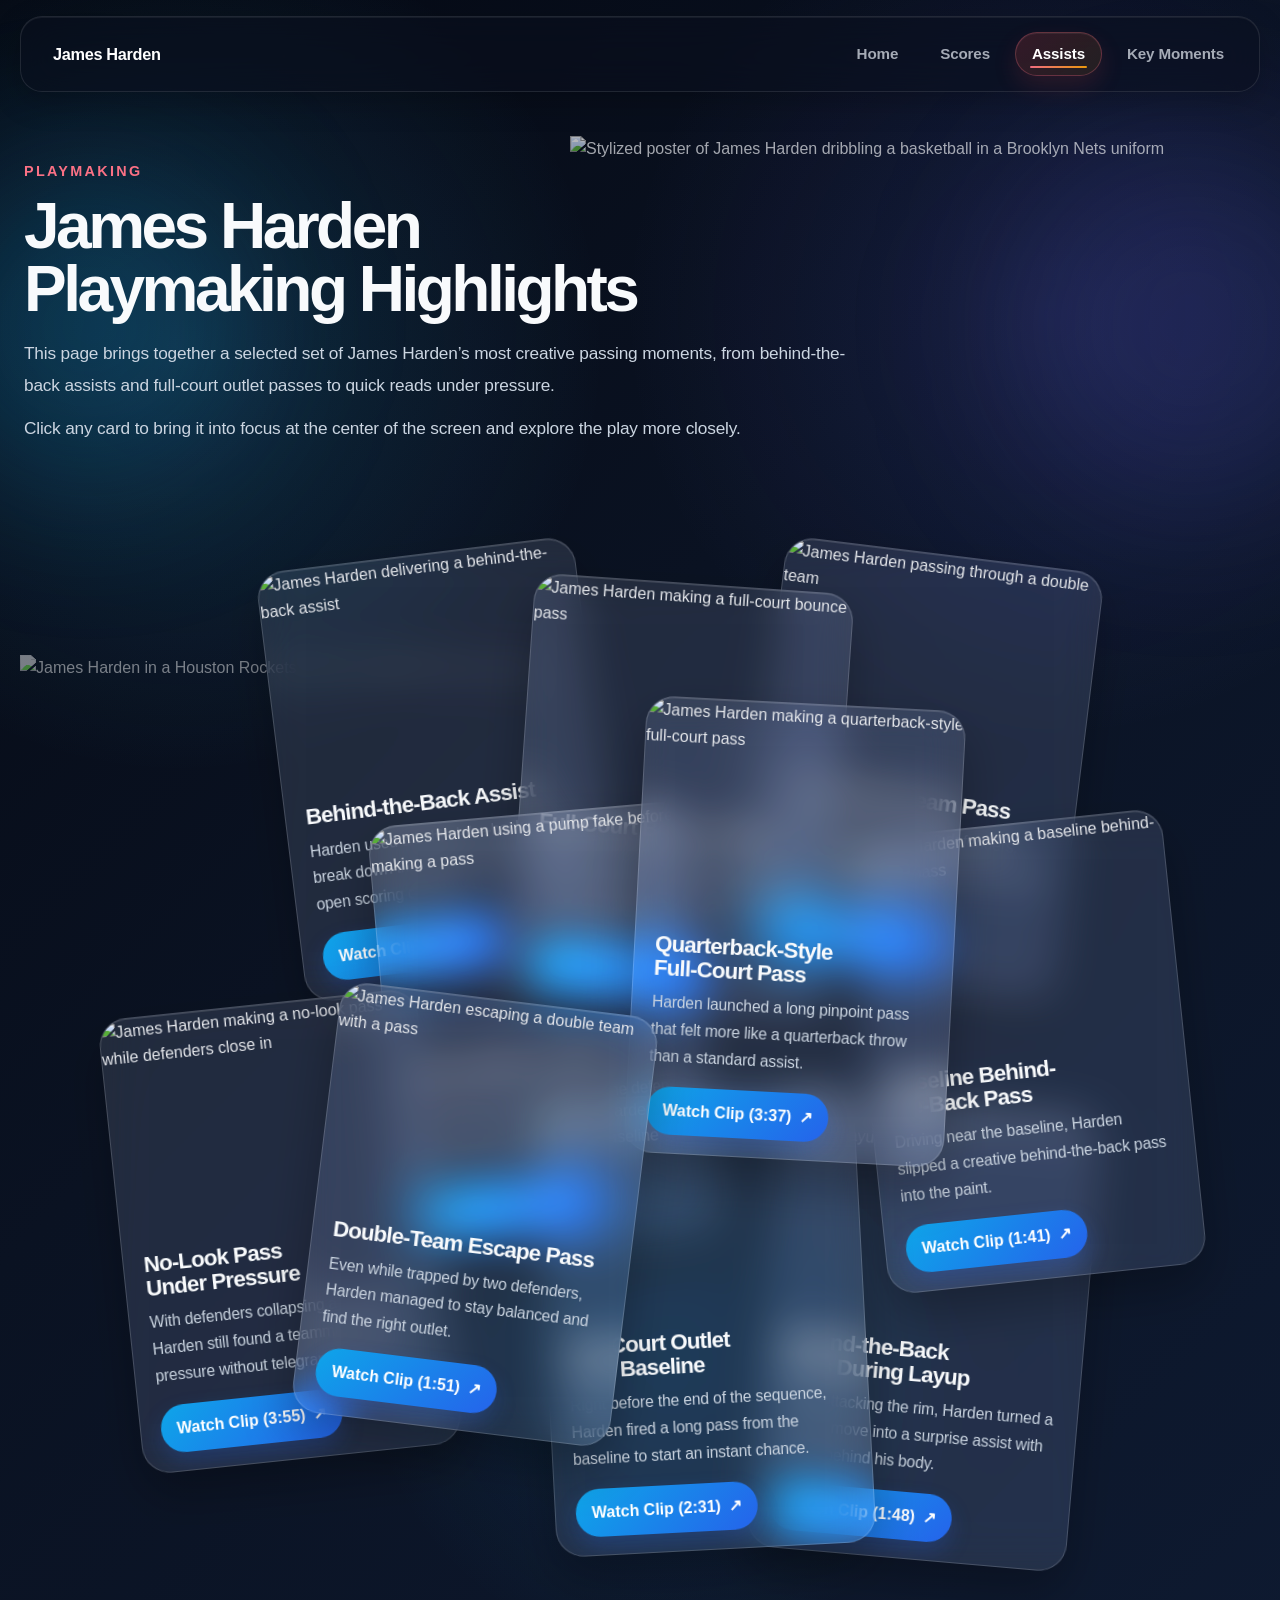
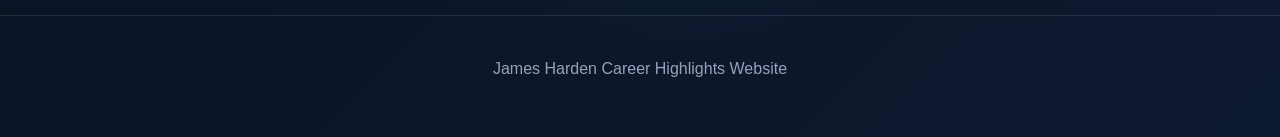
==== assists.html @ ab157b46 "Add files via upload" ====
<!DOCTYPE html>
<html lang="en">
<head>
  <meta charset="UTF-8">
  <meta name="viewport" content="width=device-width, initial-scale=1.0">
  <title>James Harden Playmaking Highlights</title>
  <link rel="stylesheet" href="css/style.css">
  <link rel="stylesheet" href="css/assists.css">
</head>
<body class="assists-page">
  <a class="skip-link" href="#main-content">Skip to main content</a>

  <header class="site-header">
    <div class="nav-wrap assists-nav-wrap">
      <a href="index.html" class="brand">James Harden</a>

      <button
        class="menu-toggle"
        id="menu-toggle"
        aria-expanded="false"
        aria-controls="primary-nav"
        aria-label="Open navigation menu"
        type="button"
      >
        Menu
      </button>

      <nav aria-label="Primary navigation">
        <ul class="nav-links" id="primary-nav">
          <li><a href="index.html">Home</a></li>
          <li><a href="scores.html">Scores</a></li>
          <li><a href="assists.html" class="active" aria-current="page">Assists</a></li>
          <li><a href="key-moments.html">Key Moments</a></li>
        </ul>
      </nav>
    </div>
  </header>

  <main id="main-content">
    <section class="assists-hero">
      <div class="assists-glow assists-glow-left" aria-hidden="true"></div>
      <div class="assists-glow assists-glow-right" aria-hidden="true"></div>
      <img
        src="img/jhAhero.jpg"
        class="hero-player"
        alt="Stylized poster of James Harden dribbling a basketball in a Brooklyn Nets uniform"
      >

      <div class="assists-hero-content">
        <p class="eyebrow">Playmaking</p>
        <h1>James Harden Playmaking Highlights</h1>
        <p class="assist-intro">
          This page brings together a selected set of James Harden’s most creative passing moments,
          from behind-the-back assists and full-court outlet passes to quick reads under pressure.
        </p>
        <p class="assist-intro">
          Click any card to bring it into focus at the center of the screen and explore the play more closely.
        </p>
      </div>
    </section>

    <section class="assists-board-section" aria-label="James Harden playmaking highlights">
      <img
        src="img/JHAhero2.jpg"
        class="assist-side-image assist-side-image-left"
        alt="James Harden in a Houston Rockets uniform celebrating during a game"
      >

      <div class="assists-board" id="assistsBoard">
        <article
          class="assist-note assist-note-1"
          tabindex="0"
          role="button"
          aria-expanded="false"
          aria-label="Open Behind-the-Back Assist card"
        >
          <img src="img/jhA1.png" alt="James Harden delivering a behind-the-back assist">
          <div class="assist-note-body">
            <h2>Behind-the-Back Assist</h2>
            <p>Harden used a behind-the-back pass to break down the defense and create an open scoring chance.</p>
            <a class="assist-link" href="https://www.youtube.com/watch?v=UKE8bmSa5lk&t=9s" target="_blank" rel="noopener noreferrer">
              Watch Clip (0:09) <span aria-hidden="true">↗</span>
            </a>
          </div>
        </article>

        <article
          class="assist-note assist-note-2"
          tabindex="0"
          role="button"
          aria-expanded="false"
          aria-label="Open Full-Court Bounce Pass card"
        >
          <img src="img/jhA2.png" alt="James Harden making a full-court bounce pass">
          <div class="assist-note-body">
            <h2>Full-Court Bounce Pass</h2>
            <p>A long bounce pass across the floor showed Harden’s accuracy, timing, and transition awareness.</p>
            <a class="assist-link" href="https://www.youtube.com/watch?v=UKE8bmSa5lk&t=17s" target="_blank" rel="noopener noreferrer">
              Watch Clip (0:17) <span aria-hidden="true">↗</span>
            </a>
          </div>
        </article>

        <article
          class="assist-note assist-note-3"
          tabindex="0"
          role="button"
          aria-expanded="false"
          aria-label="Open Split Double-Team Pass card"
        >
          <img src="img/jhA3.png" alt="James Harden passing through a double team">
          <div class="assist-note-body">
            <h2>Split Double-Team Pass</h2>
            <p>Under pressure from two defenders, Harden threaded the ball through a tight gap with perfect control.</p>
            <a class="assist-link" href="https://www.youtube.com/watch?v=UKE8bmSa5lk&t=73s" target="_blank" rel="noopener noreferrer">
              Watch Clip (1:13) <span aria-hidden="true">↗</span>
            </a>
          </div>
        </article>

        <article
          class="assist-note assist-note-4"
          tabindex="0"
          role="button"
          aria-expanded="false"
          aria-label="Open Pump Fake to Assist card"
        >
          <img src="img/jhA4.png" alt="James Harden using a pump fake before making a pass">
          <div class="assist-note-body">
            <h2>Pump Fake to Assist</h2>
            <p>A convincing shot fake drew the defense inward before Harden quickly turned the move into an assist.</p>
            <a class="assist-link" href="https://www.youtube.com/watch?v=UKE8bmSa5lk&t=111s" target="_blank" rel="noopener noreferrer">
              Watch Clip (1:51) <span aria-hidden="true">↗</span>
            </a>
          </div>
        </article>

        <article
          class="assist-note assist-note-5"
          tabindex="0"
          role="button"
          aria-expanded="false"
          aria-label="Open Quarterback-Style Full-Court Pass card"
        >
          <img src="img/jhA5.png" alt="James Harden making a quarterback-style full-court pass">
          <div class="assist-note-body">
            <h2>Quarterback-Style Full-Court Pass</h2>
            <p>Harden launched a long pinpoint pass that felt more like a quarterback throw than a standard assist.</p>
            <a class="assist-link" href="https://www.youtube.com/watch?v=UKE8bmSa5lk&t=217s" target="_blank" rel="noopener noreferrer">
              Watch Clip (3:37) <span aria-hidden="true">↗</span>
            </a>
          </div>
        </article>

        <article
          class="assist-note assist-note-6"
          tabindex="0"
          role="button"
          aria-expanded="false"
          aria-label="Open Baseline Behind-the-Back Pass card"
        >
          <img src="img/jhA6.png" alt="James Harden making a baseline behind-the-back pass">
          <div class="assist-note-body">
            <h2>Baseline Behind-the-Back Pass</h2>
            <p>Driving near the baseline, Harden slipped a creative behind-the-back pass into the paint.</p>
            <a class="assist-link" href="https://www.youtube.com/watch?v=Uwz6htGdnwg&t=101s" target="_blank" rel="noopener noreferrer">
              Watch Clip (1:41) <span aria-hidden="true">↗</span>
            </a>
          </div>
        </article>

        <article
          class="assist-note assist-note-7"
          tabindex="0"
          role="button"
          aria-expanded="false"
          aria-label="Open Double-Team Escape Pass card"
        >
          <img src="img/jhA7.png" alt="James Harden escaping a double team with a pass">
          <div class="assist-note-body">
            <h2>Double-Team Escape Pass</h2>
            <p>Even while trapped by two defenders, Harden managed to stay balanced and find the right outlet.</p>
            <a class="assist-link" href="https://www.youtube.com/watch?v=Uwz6htGdnwg&t=111s" target="_blank" rel="noopener noreferrer">
              Watch Clip (1:51) <span aria-hidden="true">↗</span>
            </a>
          </div>
        </article>

        <article
          class="assist-note assist-note-8"
          tabindex="0"
          role="button"
          aria-expanded="false"
          aria-label="Open Full-Court Outlet from Baseline card"
        >
          <img src="img/jhA8.png" alt="James Harden making a full-court pass from the baseline">
          <div class="assist-note-body">
            <h2>Full-Court Outlet from Baseline</h2>
            <p>Right before the end of the sequence, Harden fired a long pass from the baseline to start an instant chance.</p>
            <a class="assist-link" href="https://www.youtube.com/watch?v=Uwz6htGdnwg&t=151s" target="_blank" rel="noopener noreferrer">
              Watch Clip (2:31) <span aria-hidden="true">↗</span>
            </a>
          </div>
        </article>

        <article
          class="assist-note assist-note-9"
          tabindex="0"
          role="button"
          aria-expanded="false"
          aria-label="Open Behind-the-Back Pass During Layup card"
        >
          <img src="img/jhA9.png" alt="James Harden passing behind his back during a layup attempt">
          <div class="assist-note-body">
            <h2>Behind-the-Back Pass During Layup</h2>
            <p>While attacking the rim, Harden turned a scoring move into a surprise assist with a pass behind his body.</p>
            <a class="assist-link" href="https://www.youtube.com/watch?v=YEc2EE_mMIA&t=108s" target="_blank" rel="noopener noreferrer">
              Watch Clip (1:48) <span aria-hidden="true">↗</span>
            </a>
          </div>
        </article>

        <article
          class="assist-note assist-note-10"
          tabindex="0"
          role="button"
          aria-expanded="false"
          aria-label="Open No-Look Pass Under Pressure card"
        >
          <img src="img/jhA10.png" alt="James Harden making a no-look pass while defenders close in">
          <div class="assist-note-body">
            <h2>No-Look Pass Under Pressure</h2>
            <p>With defenders collapsing around him, Harden still found a teammate under pressure without telegraphing the play.</p>
            <a class="assist-link" href="https://www.youtube.com/watch?v=YEc2EE_mMIA&t=235s" target="_blank" rel="noopener noreferrer">
              Watch Clip (3:55) <span aria-hidden="true">↗</span>
            </a>
          </div>
        </article>
      </div>
    </section>
  </main>

  <footer class="footer">
    <div class="footer-inner">
      <p>James Harden Career Highlights Website</p>
    </div>
  </footer>

  <div class="assist-overlay" id="assistOverlay" aria-hidden="true"></div>

  <script>
    const menuToggle = document.getElementById('menu-toggle');
    const nav = document.getElementById('primary-nav');

    menuToggle.addEventListener('click', function () {
      const isOpen = nav.classList.toggle('open');
      menuToggle.setAttribute('aria-expanded', isOpen ? 'true' : 'false');
    });

    const overlay = document.getElementById('assistOverlay');
    const notes = document.querySelectorAll('.assist-note');
    let lastFocusedNote = null;

    function resetAssistState() {
      notes.forEach((note) => {
        note.classList.remove('is-active');
        note.setAttribute('aria-expanded', 'false');
      });
      document.body.classList.remove('assist-modal-open');
      overlay.setAttribute('aria-hidden', 'true');
    }

    function openAssistCard(note) {
      resetAssistState();
      lastFocusedNote = note;
      document.body.classList.add('assist-modal-open');
      note.classList.add('is-active');
      note.setAttribute('aria-expanded', 'true');
      overlay.setAttribute('aria-hidden', 'false');
      note.focus();
    }

    function closeAssistCards() {
      const activeNote = document.querySelector('.assist-note.is-active');
      resetAssistState();

      if (activeNote) {
        activeNote.focus();
      } else if (lastFocusedNote) {
        lastFocusedNote.focus();
      }
    }

    notes.forEach((note) => {
      note.addEventListener('click', function (e) {
        if (e.target.closest('.assist-link')) return;

        const isAlreadyActive = note.classList.contains('is-active');

        if (isAlreadyActive) {
          closeAssistCards();
        } else {
          openAssistCard(note);
        }
      });

      note.addEventListener('keydown', function (e) {
        if (e.key === 'Enter' || e.key === ' ') {
          e.preventDefault();
          const isAlreadyActive = note.classList.contains('is-active');

          if (isAlreadyActive) {
            closeAssistCards();
          } else {
            openAssistCard(note);
          }
        }
      });
    });

    overlay.addEventListener('click', closeAssistCards);

    document.addEventListener('keydown', function (e) {
      if (e.key === 'Escape') {
        closeAssistCards();
      }
    });
  </script>
</body>
</html>
---- css/style.css ----
:root {
  --bg-dark: #060913;
  --bg-dark-2: #0b1220;
  --bg-dark-3: #0f172a;
  --surface: rgba(255, 255, 255, 0.08);
  --surface-strong: rgba(255, 255, 255, 0.12);
  --border: rgba(255, 255, 255, 0.10);
  --text: #f8fafc;
  --muted: #cbd5e1;
  --accent: #ef4444;
  --accent-2: #f59e0b;
  --shadow: 0 24px 60px rgba(0, 0, 0, 0.28);
}

* {
  box-sizing: border-box;
}

html {
  scroll-behavior: smooth;
}

body {
  margin: 0;
  font-family: Inter, "SF Pro Display", "Segoe UI", Helvetica, Arial, sans-serif;
  line-height: 1.6;
  background:
    radial-gradient(circle at 16% 18%, rgba(59, 130, 246, 0.18), transparent 24%),
    radial-gradient(circle at 82% 20%, rgba(236, 72, 153, 0.14), transparent 24%),
    radial-gradient(circle at 50% 78%, rgba(245, 158, 11, 0.10), transparent 20%),
    linear-gradient(135deg, var(--bg-dark) 0%, var(--bg-dark-2) 42%, var(--bg-dark-3) 100%);
  color: var(--text);
}

img {
  max-width: 100%;
  display: block;
}

a {
  color: inherit;
  text-decoration: none;
}

.skip-link {
  position: absolute;
  left: 12px;
  top: -48px;
  background: #ffffff;
  color: #000000;
  padding: 10px 14px;
  border-radius: 8px;
  font-weight: 700;
  z-index: 999;
  border: 1px solid #d1d5db;
}

.skip-link:focus {
  top: 12px;
}

a:focus-visible,
button:focus-visible {
  outline: 3px solid var(--accent-2);
  outline-offset: 3px;
  border-radius: 8px;
}

.site-header {
  position: sticky;
  top: 16px;
  z-index: 100;
  padding: 0 20px;
  background: transparent;
  border-bottom: none;
}

.nav-wrap {
  width: 100%;
  max-width: 1600px;
  margin: 0 auto;
  min-height: 76px;
  padding: 0 18px;
  display: flex;
  align-items: center;
  justify-content: space-between;
  gap: 18px;
  background: rgba(10, 16, 30, 0.55);
  border: 1px solid rgba(255, 255, 255, 0.10);
  border-radius: 22px;
  backdrop-filter: blur(18px);
  -webkit-backdrop-filter: blur(18px);
  box-shadow:
    0 10px 30px rgba(0, 0, 0, 0.22),
    inset 0 1px 0 rgba(255, 255, 255, 0.06);
}

.brand {
  position: relative;
  display: inline-flex;
  align-items: center;
  padding: 10px 14px;
  border-radius: 14px;
  font-size: 1.02rem;
  font-weight: 800;
  letter-spacing: -0.02em;
  color: #ffffff;
  transition:
    background 0.25s ease,
    transform 0.25s ease,
    color 0.25s ease;
}

.brand:hover {
  background: rgba(255, 255, 255, 0.06);
  transform: translateY(-1px);
}

.menu-toggle {
  display: none;
  background: rgba(255, 255, 255, 0.04);
  color: var(--text);
  border: 1px solid rgba(255, 255, 255, 0.10);
  padding: 10px 14px;
  border-radius: 12px;
  cursor: pointer;
  font-weight: 700;
  transition: all 0.25s ease;
}

.menu-toggle:hover {
  background: rgba(255, 255, 255, 0.08);
  border-color: rgba(255, 255, 255, 0.18);
}

.nav-links {
  display: flex;
  align-items: center;
  gap: 8px;
  list-style: none;
  margin: 0;
  padding: 0;
}

.nav-links li {
  display: flex;
}

.nav-links a {
  position: relative;
  display: inline-flex;
  align-items: center;
  justify-content: center;
  min-height: 44px;
  padding: 0 16px;
  border-radius: 999px;
  color: rgba(226, 232, 240, 0.72);
  font-weight: 700;
  font-size: 0.95rem;
  letter-spacing: -0.01em;
  transition:
    color 0.25s ease,
    background 0.25s ease,
    border-color 0.25s ease,
    transform 0.25s ease,
    box-shadow 0.25s ease;
  border: 1px solid transparent;
}

.nav-links a:hover {
  color: #ffffff;
  background: rgba(255, 255, 255, 0.07);
  border-color: rgba(255, 255, 255, 0.10);
  transform: translateY(-1px);
  box-shadow: 0 8px 20px rgba(0, 0, 0, 0.16);
}

.nav-links a.active,
.nav-links a[aria-current="page"] {
  color: #ffffff;
  background: linear-gradient(135deg, rgba(239, 68, 68, 0.18), rgba(245, 158, 11, 0.10));
  border-color: rgba(251, 113, 133, 0.28);
  box-shadow:
    0 10px 24px rgba(239, 68, 68, 0.14),
    inset 0 1px 0 rgba(255, 255, 255, 0.06);
}

.nav-links a.active::after,
.nav-links a[aria-current="page"]::after {
  content: "";
  position: absolute;
  left: 14px;
  right: 14px;
  bottom: 7px;
  height: 2px;
  border-radius: 999px;
  background: linear-gradient(90deg, #fb7185 0%, #f59e0b 100%);
  opacity: 0.95;
}

.eyebrow {
  margin: 0 0 12px;
  font-size: 0.9rem;
  font-weight: 800;
  letter-spacing: 0.16em;
  text-transform: uppercase;
  color: #fb7185;
}

.home-hero {
  position: relative;
  width: 100%;
  min-height: 82vh;
  padding: 56px 36px 40px;
  display: grid;
  grid-template-columns: 1.35fr 0.65fr;
  gap: 20px;
  align-items: center;
  overflow: hidden;
}

.hero-glow {
  position: absolute;
  border-radius: 999px;
  filter: blur(70px);
  pointer-events: none;
}

.hero-glow-left {
  width: 280px;
  height: 280px;
  left: -80px;
  top: 120px;
  background: rgba(244, 63, 94, 0.18);
}

.hero-glow-right {
  width: 320px;
  height: 320px;
  right: -100px;
  top: 90px;
  background: rgba(59, 130, 246, 0.16);
}

.home-hero-content {
  position: relative;
  z-index: 2;
  max-width: 760px;
}

.home-hero-content h1 {
  margin: 0 0 22px;
  color: var(--text);
  font-size: clamp(3.2rem, 5.4vw, 6.2rem);
  line-height: 0.95;
  letter-spacing: -0.06em;
  font-weight: 850;
  max-width: none;
  white-space: nowrap;
}

.hero-copy {
  color: var(--muted);
  font-size: 1.12rem;
  line-height: 1.9;
  letter-spacing: -0.01em;
  margin: 0 0 14px;
  max-width: 150ch;
}

.update-note {
  display: inline-block;
  margin: 10px 0 24px;
  padding: 12px 16px;
  border: 1px solid rgba(251, 113, 133, 0.24);
  background: rgba(239, 68, 68, 0.08);
  color: #fecdd3;
  border-radius: 999px;
  font-size: 0.95rem;
  font-weight: 800;
}

.hero-actions {
  display: flex;
  gap: 14px;
  flex-wrap: wrap;
  margin-top: 10px;
}

.btn {
  display: inline-block;
  padding: 12px 18px;
  border-radius: 999px;
  font-weight: 800;
  transition: transform 0.22s ease, box-shadow 0.22s ease, background 0.22s ease;
}

.btn:hover {
  transform: translateY(-2px);
}

.btn-primary {
  background: linear-gradient(135deg, #ef4444 0%, #dc2626 100%);
  color: #ffffff;
  box-shadow: 0 10px 24px rgba(220, 38, 38, 0.24);
}

.btn-secondary {
  border: 1px solid var(--border);
  color: var(--text);
  background: rgba(255, 255, 255, 0.08);
  backdrop-filter: blur(12px);
}

.home-hero-visual {
  position: relative;
  min-height: 620px;
  z-index: 2;
  display: flex;
  justify-content: flex-end;
  align-items: center;
}

.hero-main-image {
  width: 100%;
  max-width: 500px;
  margin-left: auto;
  background: rgba(255, 255, 255, 0.08);
  border: 1px solid var(--border);
  border-radius: 30px;
  padding: 16px;
  box-shadow: var(--shadow);
  backdrop-filter: blur(14px);
}

.hero-main-image img {
  width: 100%;
  aspect-ratio: 4 / 5;
  object-fit: cover;
  border-radius: 22px;
}

.journey-section {
  width: 100%;
  padding: 56px 36px 72px;
}

.section-heading {
  margin-bottom: 36px;
  max-width: 760px;
}

.section-heading h2 {
  margin: 0 0 10px;
  font-size: clamp(2rem, 3vw, 3.2rem);
  line-height: 1.02;
  letter-spacing: -0.04em;
  color: var(--text);
}

.section-intro {
  margin: 0;
  color: var(--muted);
  font-size: 1.05rem;
  line-height: 1.8;
  max-width: 72ch;
}

.zigzag-timeline {
  position: relative;
  width: 100%;
  display: flex;
  flex-direction: column;
  gap: 46px;
  padding: 16px 0 10px;
}

.zigzag-timeline::before {
  content: "";
  position: absolute;
  top: 0;
  bottom: 0;
  left: 50%;
  width: 4px;
  transform: translateX(-50%);
  background: linear-gradient(
    180deg,
    rgba(251, 113, 133, 0.55) 0%,
    rgba(59, 130, 246, 0.45) 100%
  );
  border-radius: 999px;
  box-shadow: 0 0 20px rgba(59, 130, 246, 0.18);
}

.timeline-step {
  position: relative;
  width: 50%;
  display: flex;
}

.timeline-step.left {
  justify-content: flex-end;
  padding-right: 46px;
}

.timeline-step.right {
  margin-left: 50%;
  padding-left: 46px;
}

.timeline-step::before {
  content: "";
  position: absolute;
  top: 30px;
  width: 18px;
  height: 18px;
  border-radius: 50%;
  background: #fb7185;
  border: 4px solid #fff;
  box-shadow: 0 0 0 5px rgba(251, 113, 133, 0.18);
  z-index: 2;
}

.timeline-step.left::before {
  right: -9px;
}

.timeline-step.right::before {
  left: -9px;
}

.timeline-card {
  width: min(100%, 620px);
  background: rgba(255, 255, 255, 0.08);
  border: 1px solid var(--border);
  border-radius: 28px;
  padding: 22px;
  backdrop-filter: blur(14px);
  box-shadow: var(--shadow);
  transition: transform 0.28s ease, box-shadow 0.28s ease, border-color 0.28s ease;
}

.timeline-card:hover {
  transform: translateY(-8px);
  box-shadow: 0 28px 70px rgba(0, 0, 0, 0.28);
  border-color: rgba(251, 113, 133, 0.18);
}

.timeline-year {
  display: inline-block;
  margin-bottom: 14px;
  padding: 6px 12px;
  border-radius: 999px;
  background: rgba(244, 63, 94, 0.14);
  color: #fb7185;
  font-size: 0.88rem;
  font-weight: 800;
}

.timeline-card img {
  width: 100%;
  aspect-ratio: 16 / 10;
  object-fit: cover;
  object-position: center;
  border-radius: 18px;
  margin-bottom: 16px;
}

.timeline-card img.okc-img {
  object-position: top center;
}

.timeline-card img.rocket-img {
  object-position: top center;
}

.timeline-card h3 {
  margin: 0 0 10px;
  font-size: 1.55rem;
  line-height: 1.08;
  letter-spacing: -0.03em;
  color: var(--text);
}

.timeline-card p {
  margin: 0;
  color: var(--muted);
  line-height: 1.75;
  font-size: 0.98rem;
}

.home-banner {
  position: relative;
  width: 100%;
  height: 42vh;
  overflow: hidden;
  margin: 0;
}

.home-banner img {
  width: 100%;
  height: 100%;
  object-fit: cover;
  opacity: 0.22;
  filter: saturate(0.9);
}

.home-banner-overlay {
  position: absolute;
  inset: 0;
  background: linear-gradient(
    180deg,
    rgba(6, 9, 19, 0.2) 0%,
    rgba(6, 9, 19, 0.7) 100%
  );
}

.closing-section {
  width: 100%;
  padding: 36px;
}

.closing-card {
  width: 100%;
  background: linear-gradient(135deg, rgba(244, 63, 94, 0.12), rgba(59, 130, 246, 0.08));
  border: 1px solid rgba(255, 255, 255, 0.08);
  border-radius: 30px;
  padding: 28px;
  box-shadow: var(--shadow);
  backdrop-filter: blur(12px);
}

.closing-card p {
  margin: 0;
  color: #e2e8f0;
  font-size: 1.04rem;
  line-height: 1.85;
}

.footer {
  border-top: 1px solid var(--border);
  padding: 24px 36px 40px;
  color: #94a3b8;
}

.footer-inner {
  width: 100%;
  margin: 0;
  text-align: center;
}

@media (max-width: 1100px) {
  .journey-section,
  .closing-section,
  .footer {
    padding-left: 24px;
    padding-right: 24px;
  }

  .site-header {
    padding: 0 16px;
    top: 12px;
  }

  .nav-wrap {
    padding: 0 14px;
  }

  .home-hero {
    padding: 48px 24px 24px;
    grid-template-columns: 1fr;
    gap: 28px;
  }

  .home-hero-content {
    max-width: 100%;
  }

  .home-hero-content h1 {
    white-space: normal;
  }

  .home-hero-visual {
    min-height: auto;
    justify-content: flex-start;
  }

  .hero-main-image {
    margin: 0;
    max-width: 100%;
  }
}

@media (max-width: 900px) {
  .zigzag-timeline::before {
    left: 18px;
    transform: none;
  }

  .timeline-step {
    width: 100%;
    margin-left: 0 !important;
    padding-left: 52px !important;
    padding-right: 0 !important;
    justify-content: flex-start;
  }

  .timeline-step::before {
    left: 9px !important;
    right: auto !important;
  }

  .timeline-card {
    width: 100%;
  }
}

@media (max-width: 720px) {
  .menu-toggle {
    display: inline-flex;
    align-items: center;
    justify-content: center;
  }

  .site-header {
    top: 10px;
    padding: 0 12px;
  }

  .nav-wrap {
    min-height: 68px;
    padding: 0 12px;
    border-radius: 18px;
  }

  .nav-links {
    position: absolute;
    right: 12px;
    top: calc(100% + 10px);
    width: min(280px, calc(100vw - 24px));
    background: rgba(8, 13, 24, 0.96);
    border: 1px solid rgba(255, 255, 255, 0.10);
    border-radius: 18px;
    padding: 10px;
    display: none;
    flex-direction: column;
    align-items: stretch;
    box-shadow:
      0 18px 40px rgba(0, 0, 0, 0.28),
      inset 0 1px 0 rgba(255, 255, 255, 0.05);
    backdrop-filter: blur(18px);
    -webkit-backdrop-filter: blur(18px);
  }

  .nav-links.open {
    display: flex;
  }

  .nav-links li {
    width: 100%;
  }

  .nav-links a {
    width: 100%;
    justify-content: flex-start;
    border-radius: 14px;
    padding: 12px 14px;
    min-height: unset;
  }

  .nav-links a.active::after,
  .nav-links a[aria-current="page"]::after {
    left: 14px;
    right: auto;
    width: 36px;
    bottom: 8px;
  }

  .journey-section,
  .closing-section,
  .footer {
    padding-left: 16px;
    padding-right: 16px;
  }

  .home-hero {
    padding: 36px 16px 20px;
  }

  .home-hero-content h1 {
    font-size: 2.6rem;
    max-width: 100%;
    white-space: normal;
  }

  .hero-copy,
  .section-intro,
  .closing-card p {
    font-size: 1rem;
  }

  .home-banner {
    height: 30vh;
  }
}
---- css/assists.css ----
.assists-page {
  background:
    radial-gradient(circle at 14% 20%, rgba(56, 189, 248, 0.16), transparent 24%),
    radial-gradient(circle at 82% 18%, rgba(99, 102, 241, 0.14), transparent 24%),
    radial-gradient(circle at 52% 78%, rgba(14, 165, 233, 0.10), transparent 20%),
    linear-gradient(135deg, #050913 0%, #0a1222 42%, #0e1a31 100%);
  min-height: 100vh;
  color: #e5e7eb;
  font-family: Inter, "SF Pro Display", "Segoe UI", Helvetica, Arial, sans-serif;
}

.assists-nav-wrap {
  max-width: 1600px;
}

.assists-hero {
  position: relative;
  width: 100%;
  min-height: 34vh;
  padding: 92px 36px 18px;
  overflow: visible;
}

.assists-glow {
  position: absolute;
  border-radius: 999px;
  filter: blur(80px);
  pointer-events: none;
}

.assists-glow-left {
  width: 320px;
  height: 320px;
  left: -70px;
  top: 90px;
  background: rgba(14, 165, 233, 0.18);
}

.assists-glow-right {
  width: 360px;
  height: 360px;
  right: -90px;
  top: 70px;
  background: rgba(99, 102, 241, 0.16);
}

.assists-hero-content {
  position: relative;
  z-index: 2;
  max-width: 980px;
}

.assists-hero-content h1 {
  margin: 0 0 18px;
  color: #f8fafc;
  font-size: clamp(3rem, 5vw, 5.8rem);
  line-height: 0.98;
  letter-spacing: -0.055em;
  font-weight: 850;
  text-wrap: balance;
}

.assist-intro {
  margin: 0 0 12px;
  max-width: 88ch;
  color: #cbd5e1;
  font-size: 1.08rem;
  line-height: 1.82;
  letter-spacing: -0.01em;
}

.assists-board-section {
  position: relative;
  width: 100%;
  min-height: 1200px;
  padding: 8px 36px 110px;
}

.assist-overlay {
  position: fixed;
  inset: 0;
  background: rgba(4, 8, 18, 0.28);
  backdrop-filter: blur(10px);
  -webkit-backdrop-filter: blur(10px);
  opacity: 0;
  pointer-events: none;
  transition: opacity 0.28s ease;
  z-index: 200;
}

body.assist-modal-open .assist-overlay {
  opacity: 1;
  pointer-events: auto;
}

.assists-board {
  position: relative;
  width: 100%;
  height: 980px;
}

.assist-note {
  position: absolute;
  width: 360px;
  background: rgba(255, 255, 255, 0.10);
  border: 1px solid rgba(255, 255, 255, 0.16);
  border-radius: 28px;
  overflow: hidden;
  box-shadow:
    0 22px 50px rgba(0, 0, 0, 0.28),
    inset 0 1px 0 rgba(255, 255, 255, 0.12);
  backdrop-filter: blur(22px) saturate(140%);
  -webkit-backdrop-filter: blur(22px) saturate(140%);
  transform: translate(var(--tx), var(--ty)) rotate(var(--rot)) scale(1);
  transform-origin: center center;
  transition:
    transform 0.32s ease,
    box-shadow 0.32s ease,
    border-color 0.32s ease,
    background 0.32s ease,
    opacity 0.32s ease;
  z-index: var(--z, 1);
  cursor: pointer;
}

.assist-note img {
  width: 100%;
  height: 235px;
  object-fit: cover;
  display: block;
  transition: transform 0.32s ease;
}

.assist-note-body {
  padding: 20px 20px 18px;
}

.assist-note h2 {
  margin: 0 0 10px;
  color: #f8fafc;
  font-size: 1.55rem;
  line-height: 1.05;
  letter-spacing: -0.04em;
  font-weight: 800;
  text-wrap: balance;
}

.assist-note p {
  margin: 0 0 16px;
  color: #cbd5e1;
  line-height: 1.72;
  font-size: 0.98rem;
  letter-spacing: -0.01em;
}

.assist-link {
  display: inline-flex;
  align-items: center;
  gap: 8px;
  background: linear-gradient(135deg, #0ea5e9 0%, #2563eb 100%);
  color: #ffffff;
  padding: 11px 16px;
  border-radius: 999px;
  font-weight: 800;
  box-shadow: 0 10px 22px rgba(37, 99, 235, 0.24);
  transition: transform 0.22s ease, box-shadow 0.22s ease, opacity 0.22s ease;
}

.assist-link:hover {
  transform: translateY(-2px);
  box-shadow: 0 15px 30px rgba(37, 99, 235, 0.32);
  opacity: 0.98;
}

.assist-link:focus-visible {
  outline: 3px solid #38bdf8;
  outline-offset: 3px;
}

.assist-note-1 {
  left: 50%;
  top: 70px;
  --tx: -500px;
  --ty: 0px;
  --rot: -7deg;
  --z: 3;
}

.assist-note-2 {
  left: 50%;
  top: 95px;
  --tx: -170px;
  --ty: 5px;
  --rot: 4deg;
  --z: 4;
}

.assist-note-3 {
  left: 50%;
  top: 70px;
  --tx: 180px;
  --ty: 0px;
  --rot: 7deg;
  --z: 3;
}

.assist-note-4 {
  left: 50%;
  top: 330px;
  --tx: -420px;
  --ty: 0px;
  --rot: -5deg;
  --z: 5;
}

.assist-note-5 {
  left: 50%;
  top: 210px;
  --tx: -20px;
  --ty: 10px;
  --rot: 3deg;
  --z: 9;
}
.assist-note-6 {
  left: 50%;
  top: 340px;
  --tx: 330px;
  --ty: 0px;
  --rot: -6deg;
  --z: 5;
}
.assist-note-7 {
  left: 50%;
  top: 515px;
  --tx: -380px;
  --ty: 0px;
  --rot: 7deg;
  --z: 12;
}

.assist-note-8 {
  left: 50%;
  top: 620px;
  --tx: 10px;
  --ty: -10px;
  --rot: -3deg;
  --z: 8;
}

.assist-note-9 {
  left: 50%;
  top: 620px;
  --tx: 360px;
  --ty: 0px;
  --rot: 5deg;
  --z: 4;
}
.assist-note-10 {
  left: 50%;
  top: 520px;
  --tx: -520px;   /* ⭐ 往左拉 */
  --ty: 0px;
  --rot: -6deg;   /* ⭐ 稍微有点角度更自然 */
  --z: 6;
}

.assist-note.is-active {
  position: fixed;
  left: 50%;
  top: 50%;
  width: min(460px, calc(100vw - 32px));
  transform: translate(-50%, -50%) scale(1.08) rotate(0deg) !important;
  z-index: 9999;
  background: rgba(255, 255, 255, 0.16);
  border-color: rgba(125, 211, 252, 0.42);
  box-shadow:
    0 42px 90px rgba(0, 0, 0, 0.55),
    inset 0 1px 0 rgba(255, 255, 255, 0.20);
}

.assist-note.is-active img {
  height: 280px;
  transform: scale(1.05);
}

body.assist-modal-open .assists-board .assist-note:not(.is-active) {
  pointer-events: none;
}

.hero-player {
  position: absolute;
  right: 10px;
  top: 60px;

  width: 700px;
  height: 1300px;

  opacity: 0.7;
  filter: brightness(1);

  mix-blend-mode: lighten;

  pointer-events: none;
  z-index: 1;
}

.assist-side-image-left {
  position: absolute;
  left: 20px;
  top: 180px;
  width: 1200px;
  height: auto;

  opacity: 0.45;
  filter: brightness(1.5);

  pointer-events: none;
  z-index: 1;
}

@media (max-width: 1280px) {
  .assists-hero {
    padding: 84px 24px 18px;
  }

  .assists-board-section {
    padding: 8px 24px 90px;
    min-height: 1140px;
  }

  .assists-board {
    height: 920px;
  }

  .assist-note {
    width: 320px;
  }

  .assist-note img {
    height: 215px;
  }

  .assist-note h2 {
    font-size: 1.4rem;
  }

  .assist-note-1 { --tx: -360px; }
  .assist-note-2 { --tx: -120px; }
  .assist-note-3 { --tx: 120px; }
  .assist-note-4 { --tx: -255px; }
  .assist-note-5 { --tx: -5px; }
  .assist-note-6 { --tx: 225px; }
  .assist-note-7 { --tx: -325px; }
  .assist-note-8 { --tx: -95px; }
  .assist-note-9 { --tx: 125px; }

  .assist-note.is-active {
    width: min(430px, calc(100vw - 28px));
  }

  .assist-note.is-active img {
    height: 255px;
  }
}

@media (max-width: 900px) {
  .assists-hero {
    padding: 76px 20px 20px;
    min-height: auto;
  }

  .assists-hero-content h1 {
    font-size: 3.2rem;
  }

  .assists-board-section {
    padding: 8px 20px 70px;
    min-height: auto;
  }

  .assist-overlay {
    display: none;
  }

  .assists-board {
    height: auto;
    display: grid;
    grid-template-columns: 1fr 1fr;
    gap: 22px;
  }

  .assist-note {
    position: relative;
    left: auto !important;
    top: auto !important;
    width: 100%;
    transform: none !important;
  }

  .assist-note.is-active {
    position: relative;
    left: auto;
    top: auto;
    width: 100%;
    transform: translateY(-10px) scale(1.02) !important;
  }

  .assist-note.is-active img {
    height: 215px;
  }

  body.assist-modal-open .assists-board .assist-note:not(.is-active) {
    pointer-events: auto;
  }
}

@media (max-width: 720px) {
  .assists-hero {
    padding: 68px 16px 18px;
  }

  .assists-hero-content h1 {
    font-size: 2.45rem;
  }

  .assist-intro {
    font-size: 1rem;
    line-height: 1.75;
  }

  .assists-board-section {
    padding: 8px 16px 56px;
  }

  .assists-board {
    grid-template-columns: 1fr;
    gap: 18px;
  }

  .assist-note h2 {
    font-size: 1.3rem;
  }

  .assist-note img {
    height: 205px;
  }

  .assist-note.is-active {
    transform: translateY(-8px) scale(1.01) !important;
  }
}

@media (prefers-reduced-motion: reduce) {
  .assist-overlay,
  .assist-note,
  .assist-note img,
  .assist-link {
    transition: none;
  }
}
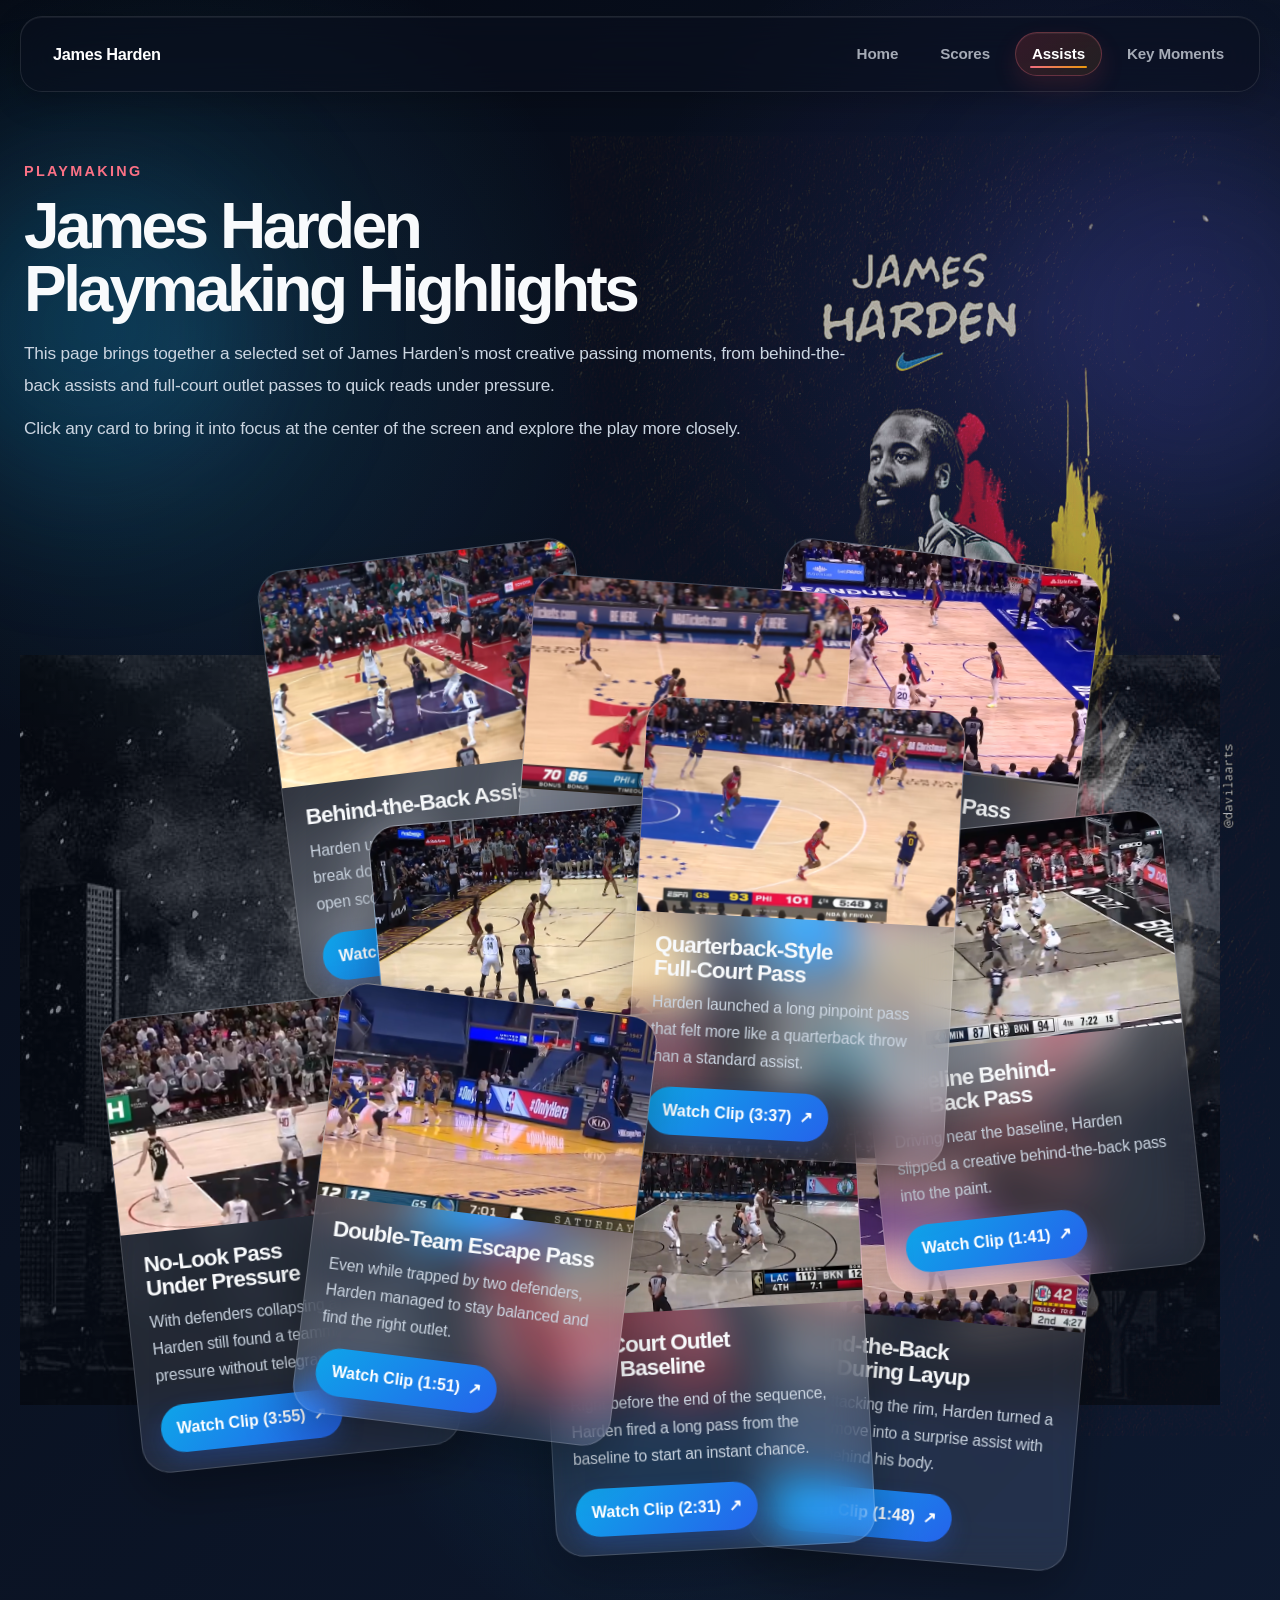
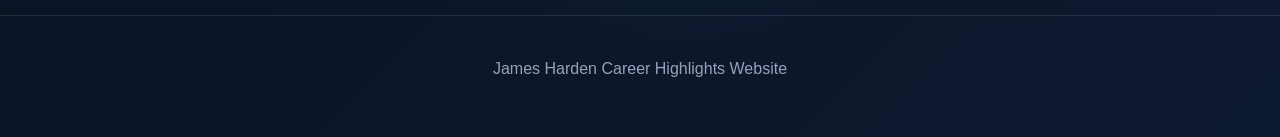
==== commit 82b435af: "Add files via upload" ====
--- a/assists.html
+++ b/assists.html
@@ -40,8 +40,8 @@
     <section class="assists-hero">
       <div class="assists-glow assists-glow-left" aria-hidden="true"></div>
       <div class="assists-glow assists-glow-right" aria-hidden="true"></div>
-      <img
-        src="img/jhAhero.jpg"
+      <IMG
+        src="IMG/jhAhero.jpg"
         class="hero-player"
         alt="Stylized poster of James Harden dribbling a basketball in a Brooklyn Nets uniform"
       >
@@ -60,8 +60,8 @@
     </section>
 
     <section class="assists-board-section" aria-label="James Harden playmaking highlights">
-      <img
-        src="img/JHAhero2.jpg"
+      <IMG
+        src="IMG/JHAhero2.jpg"
         class="assist-side-image assist-side-image-left"
         alt="James Harden in a Houston Rockets uniform celebrating during a game"
       >
@@ -74,7 +74,7 @@
           aria-expanded="false"
           aria-label="Open Behind-the-Back Assist card"
         >
-          <img src="img/jhA1.png" alt="James Harden delivering a behind-the-back assist">
+          <IMG src="IMG/jhA1.png" alt="James Harden delivering a behind-the-back assist">
           <div class="assist-note-body">
             <h2>Behind-the-Back Assist</h2>
             <p>Harden used a behind-the-back pass to break down the defense and create an open scoring chance.</p>
@@ -91,7 +91,7 @@
           aria-expanded="false"
           aria-label="Open Full-Court Bounce Pass card"
         >
-          <img src="img/jhA2.png" alt="James Harden making a full-court bounce pass">
+          <IMG src="IMG/jhA2.png" alt="James Harden making a full-court bounce pass">
           <div class="assist-note-body">
             <h2>Full-Court Bounce Pass</h2>
             <p>A long bounce pass across the floor showed Harden’s accuracy, timing, and transition awareness.</p>
@@ -108,7 +108,7 @@
           aria-expanded="false"
           aria-label="Open Split Double-Team Pass card"
         >
-          <img src="img/jhA3.png" alt="James Harden passing through a double team">
+          <IMG src="IMG/jhA3.png" alt="James Harden passing through a double team">
           <div class="assist-note-body">
             <h2>Split Double-Team Pass</h2>
             <p>Under pressure from two defenders, Harden threaded the ball through a tight gap with perfect control.</p>
@@ -125,7 +125,7 @@
           aria-expanded="false"
           aria-label="Open Pump Fake to Assist card"
         >
-          <img src="img/jhA4.png" alt="James Harden using a pump fake before making a pass">
+          <IMG src="IMG/jhA4.png" alt="James Harden using a pump fake before making a pass">
           <div class="assist-note-body">
             <h2>Pump Fake to Assist</h2>
             <p>A convincing shot fake drew the defense inward before Harden quickly turned the move into an assist.</p>
@@ -142,7 +142,7 @@
           aria-expanded="false"
           aria-label="Open Quarterback-Style Full-Court Pass card"
         >
-          <img src="img/jhA5.png" alt="James Harden making a quarterback-style full-court pass">
+          <IMG src="IMG/jhA5.png" alt="James Harden making a quarterback-style full-court pass">
           <div class="assist-note-body">
             <h2>Quarterback-Style Full-Court Pass</h2>
             <p>Harden launched a long pinpoint pass that felt more like a quarterback throw than a standard assist.</p>
@@ -159,7 +159,7 @@
           aria-expanded="false"
           aria-label="Open Baseline Behind-the-Back Pass card"
         >
-          <img src="img/jhA6.png" alt="James Harden making a baseline behind-the-back pass">
+          <IMG src="IMG/jhA6.png" alt="James Harden making a baseline behind-the-back pass">
           <div class="assist-note-body">
             <h2>Baseline Behind-the-Back Pass</h2>
             <p>Driving near the baseline, Harden slipped a creative behind-the-back pass into the paint.</p>
@@ -176,7 +176,7 @@
           aria-expanded="false"
           aria-label="Open Double-Team Escape Pass card"
         >
-          <img src="img/jhA7.png" alt="James Harden escaping a double team with a pass">
+          <IMG src="IMG/jhA7.png" alt="James Harden escaping a double team with a pass">
           <div class="assist-note-body">
             <h2>Double-Team Escape Pass</h2>
             <p>Even while trapped by two defenders, Harden managed to stay balanced and find the right outlet.</p>
@@ -193,7 +193,7 @@
           aria-expanded="false"
           aria-label="Open Full-Court Outlet from Baseline card"
         >
-          <img src="img/jhA8.png" alt="James Harden making a full-court pass from the baseline">
+          <IMG src="IMG/jhA8.png" alt="James Harden making a full-court pass from the baseline">
           <div class="assist-note-body">
             <h2>Full-Court Outlet from Baseline</h2>
             <p>Right before the end of the sequence, Harden fired a long pass from the baseline to start an instant chance.</p>
@@ -210,7 +210,7 @@
           aria-expanded="false"
           aria-label="Open Behind-the-Back Pass During Layup card"
         >
-          <img src="img/jhA9.png" alt="James Harden passing behind his back during a layup attempt">
+          <IMG src="IMG/jhA9.png" alt="James Harden passing behind his back during a layup attempt">
           <div class="assist-note-body">
             <h2>Behind-the-Back Pass During Layup</h2>
             <p>While attacking the rim, Harden turned a scoring move into a surprise assist with a pass behind his body.</p>
@@ -227,7 +227,7 @@
           aria-expanded="false"
           aria-label="Open No-Look Pass Under Pressure card"
         >
-          <img src="img/jhA10.png" alt="James Harden making a no-look pass while defenders close in">
+          <IMG src="IMG/jhA10.png" alt="James Harden making a no-look pass while defenders close in">
           <div class="assist-note-body">
             <h2>No-Look Pass Under Pressure</h2>
             <p>With defenders collapsing around him, Harden still found a teammate under pressure without telegraphing the play.</p>
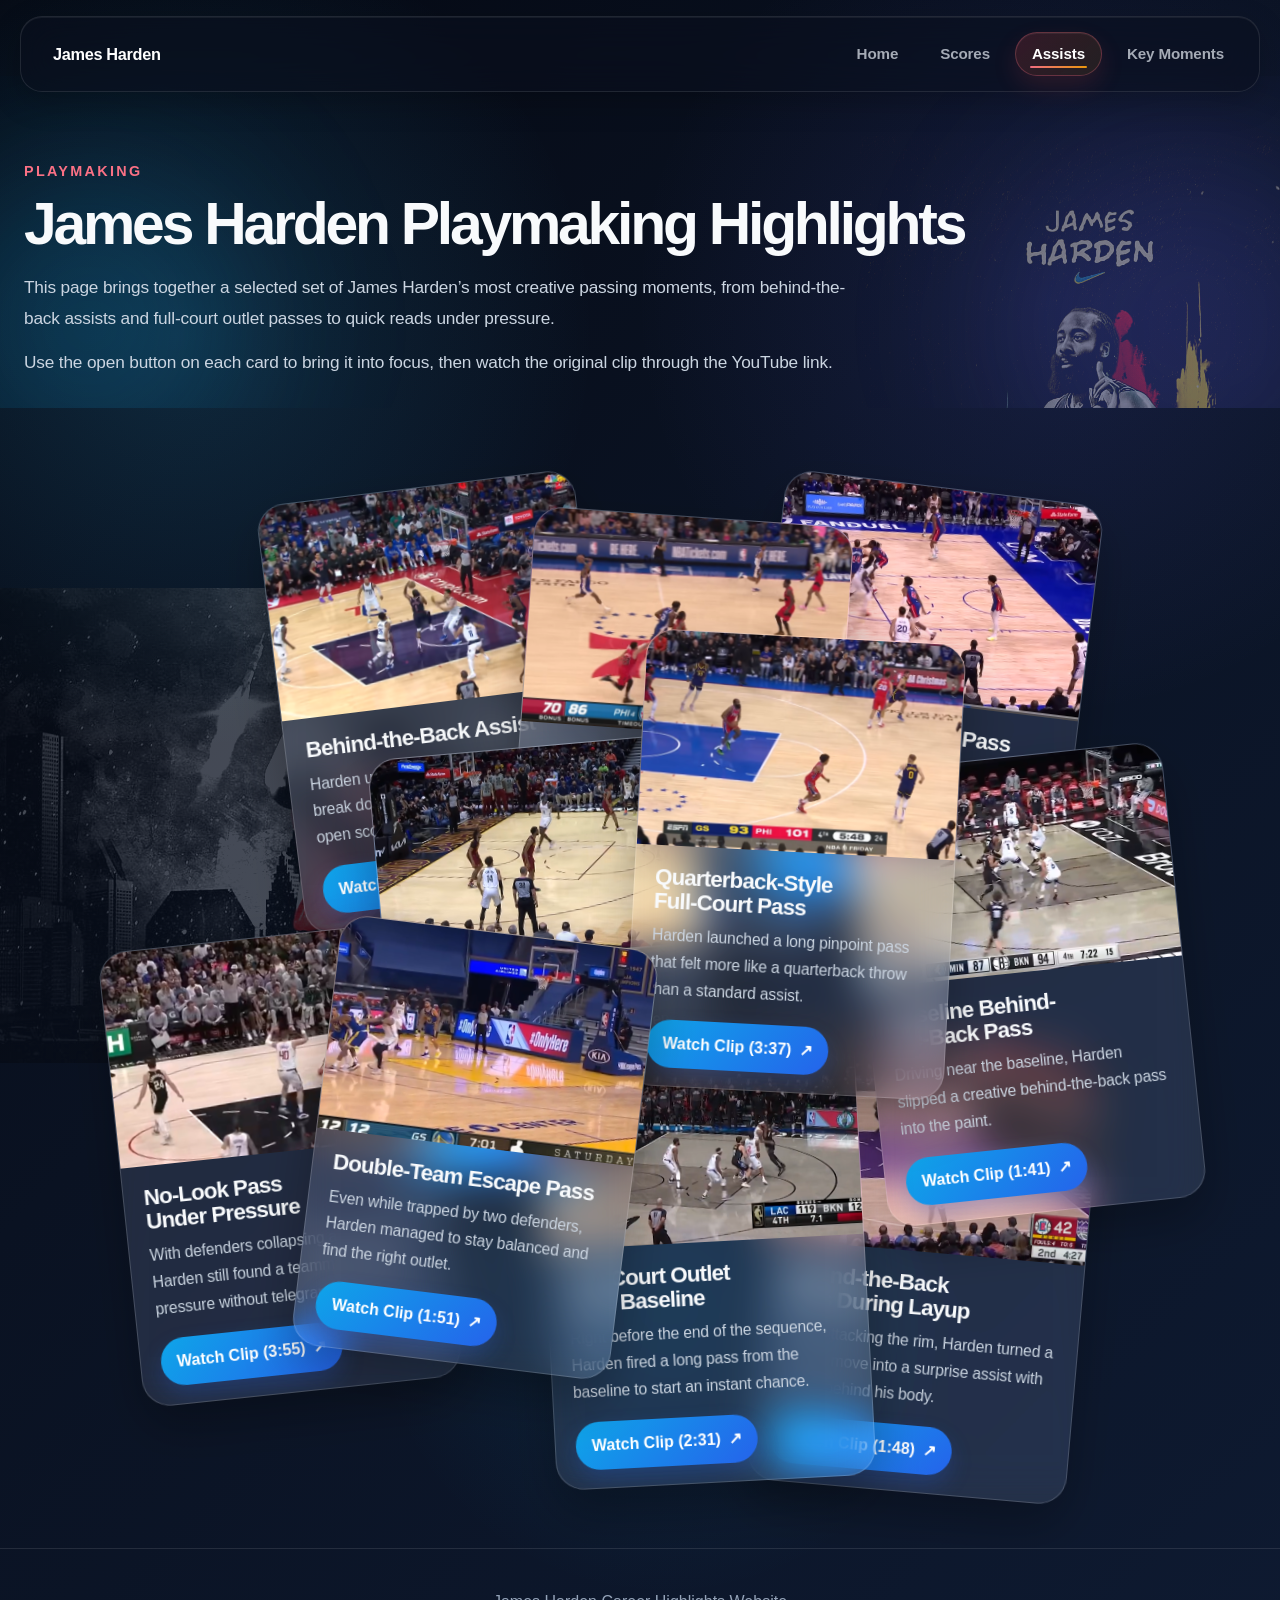
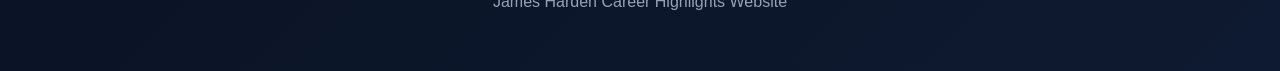
==== commit 74335ebd: "Add files via upload" ====
--- a/assists.html
+++ b/assists.html
@@ -40,7 +40,8 @@
     <section class="assists-hero">
       <div class="assists-glow assists-glow-left" aria-hidden="true"></div>
       <div class="assists-glow assists-glow-right" aria-hidden="true"></div>
-      <IMG
+
+      <img
         src="IMG/jhAhero.jpg"
         class="hero-player"
         alt="Stylized poster of James Harden dribbling a basketball in a Brooklyn Nets uniform"
@@ -54,27 +55,22 @@
           from behind-the-back assists and full-court outlet passes to quick reads under pressure.
         </p>
         <p class="assist-intro">
-          Click any card to bring it into focus at the center of the screen and explore the play more closely.
+          Use the open button on each card to bring it into focus, then watch the original clip through the YouTube link.
         </p>
       </div>
     </section>
 
     <section class="assists-board-section" aria-label="James Harden playmaking highlights">
-      <IMG
+      <img
         src="IMG/JHAhero2.jpg"
         class="assist-side-image assist-side-image-left"
         alt="James Harden in a Houston Rockets uniform celebrating during a game"
       >
 
       <div class="assists-board" id="assistsBoard">
-        <article
-          class="assist-note assist-note-1"
-          tabindex="0"
-          role="button"
-          aria-expanded="false"
-          aria-label="Open Behind-the-Back Assist card"
-        >
-          <IMG src="IMG/jhA1.png" alt="James Harden delivering a behind-the-back assist">
+        <article class="assist-note assist-note-1">
+          <button class="assist-open-btn" type="button" aria-expanded="false" aria-label="Open Behind-the-Back Assist card"></button>
+          <img src="IMG/jhA1.png" alt="James Harden delivering a behind-the-back assist">
           <div class="assist-note-body">
             <h2>Behind-the-Back Assist</h2>
             <p>Harden used a behind-the-back pass to break down the defense and create an open scoring chance.</p>
@@ -84,14 +80,9 @@
           </div>
         </article>
 
-        <article
-          class="assist-note assist-note-2"
-          tabindex="0"
-          role="button"
-          aria-expanded="false"
-          aria-label="Open Full-Court Bounce Pass card"
-        >
-          <IMG src="IMG/jhA2.png" alt="James Harden making a full-court bounce pass">
+        <article class="assist-note assist-note-2">
+          <button class="assist-open-btn" type="button" aria-expanded="false" aria-label="Open Full-Court Bounce Pass card"></button>
+          <img src="IMG/jhA2.png" alt="James Harden making a full-court bounce pass">
           <div class="assist-note-body">
             <h2>Full-Court Bounce Pass</h2>
             <p>A long bounce pass across the floor showed Harden’s accuracy, timing, and transition awareness.</p>
@@ -101,14 +92,9 @@
           </div>
         </article>
 
-        <article
-          class="assist-note assist-note-3"
-          tabindex="0"
-          role="button"
-          aria-expanded="false"
-          aria-label="Open Split Double-Team Pass card"
-        >
-          <IMG src="IMG/jhA3.png" alt="James Harden passing through a double team">
+        <article class="assist-note assist-note-3">
+          <button class="assist-open-btn" type="button" aria-expanded="false" aria-label="Open Split Double-Team Pass card"></button>
+          <img src="IMG/jhA3.png" alt="James Harden passing through a double team">
           <div class="assist-note-body">
             <h2>Split Double-Team Pass</h2>
             <p>Under pressure from two defenders, Harden threaded the ball through a tight gap with perfect control.</p>
@@ -118,14 +104,9 @@
           </div>
         </article>
 
-        <article
-          class="assist-note assist-note-4"
-          tabindex="0"
-          role="button"
-          aria-expanded="false"
-          aria-label="Open Pump Fake to Assist card"
-        >
-          <IMG src="IMG/jhA4.png" alt="James Harden using a pump fake before making a pass">
+        <article class="assist-note assist-note-4">
+          <button class="assist-open-btn" type="button" aria-expanded="false" aria-label="Open Pump Fake to Assist card"></button>
+          <img src="IMG/jhA4.png" alt="James Harden using a pump fake before making a pass">
           <div class="assist-note-body">
             <h2>Pump Fake to Assist</h2>
             <p>A convincing shot fake drew the defense inward before Harden quickly turned the move into an assist.</p>
@@ -135,14 +116,9 @@
           </div>
         </article>
 
-        <article
-          class="assist-note assist-note-5"
-          tabindex="0"
-          role="button"
-          aria-expanded="false"
-          aria-label="Open Quarterback-Style Full-Court Pass card"
-        >
-          <IMG src="IMG/jhA5.png" alt="James Harden making a quarterback-style full-court pass">
+        <article class="assist-note assist-note-5">
+          <button class="assist-open-btn" type="button" aria-expanded="false" aria-label="Open Quarterback-Style Full-Court Pass card"></button>
+          <img src="IMG/jhA5.png" alt="James Harden making a quarterback-style full-court pass">
           <div class="assist-note-body">
             <h2>Quarterback-Style Full-Court Pass</h2>
             <p>Harden launched a long pinpoint pass that felt more like a quarterback throw than a standard assist.</p>
@@ -152,14 +128,9 @@
           </div>
         </article>
 
-        <article
-          class="assist-note assist-note-6"
-          tabindex="0"
-          role="button"
-          aria-expanded="false"
-          aria-label="Open Baseline Behind-the-Back Pass card"
-        >
-          <IMG src="IMG/jhA6.png" alt="James Harden making a baseline behind-the-back pass">
+        <article class="assist-note assist-note-6">
+          <button class="assist-open-btn" type="button" aria-expanded="false" aria-label="Open Baseline Behind-the-Back Pass card"></button>
+          <img src="IMG/jhA6.png" alt="James Harden making a baseline behind-the-back pass">
           <div class="assist-note-body">
             <h2>Baseline Behind-the-Back Pass</h2>
             <p>Driving near the baseline, Harden slipped a creative behind-the-back pass into the paint.</p>
@@ -169,14 +140,9 @@
           </div>
         </article>
 
-        <article
-          class="assist-note assist-note-7"
-          tabindex="0"
-          role="button"
-          aria-expanded="false"
-          aria-label="Open Double-Team Escape Pass card"
-        >
-          <IMG src="IMG/jhA7.png" alt="James Harden escaping a double team with a pass">
+        <article class="assist-note assist-note-7">
+          <button class="assist-open-btn" type="button" aria-expanded="false" aria-label="Open Double-Team Escape Pass card"></button>
+          <img src="IMG/jhA7.png" alt="James Harden escaping a double team with a pass">
           <div class="assist-note-body">
             <h2>Double-Team Escape Pass</h2>
             <p>Even while trapped by two defenders, Harden managed to stay balanced and find the right outlet.</p>
@@ -186,14 +152,9 @@
           </div>
         </article>
 
-        <article
-          class="assist-note assist-note-8"
-          tabindex="0"
-          role="button"
-          aria-expanded="false"
-          aria-label="Open Full-Court Outlet from Baseline card"
-        >
-          <IMG src="IMG/jhA8.png" alt="James Harden making a full-court pass from the baseline">
+        <article class="assist-note assist-note-8">
+          <button class="assist-open-btn" type="button" aria-expanded="false" aria-label="Open Full-Court Outlet from Baseline card"></button>
+          <img src="IMG/jhA8.png" alt="James Harden making a full-court pass from the baseline">
           <div class="assist-note-body">
             <h2>Full-Court Outlet from Baseline</h2>
             <p>Right before the end of the sequence, Harden fired a long pass from the baseline to start an instant chance.</p>
@@ -203,14 +164,9 @@
           </div>
         </article>
 
-        <article
-          class="assist-note assist-note-9"
-          tabindex="0"
-          role="button"
-          aria-expanded="false"
-          aria-label="Open Behind-the-Back Pass During Layup card"
-        >
-          <IMG src="IMG/jhA9.png" alt="James Harden passing behind his back during a layup attempt">
+        <article class="assist-note assist-note-9">
+          <button class="assist-open-btn" type="button" aria-expanded="false" aria-label="Open Behind-the-Back Pass During Layup card"></button>
+          <img src="IMG/jhA9.png" alt="James Harden passing behind his back during a layup attempt">
           <div class="assist-note-body">
             <h2>Behind-the-Back Pass During Layup</h2>
             <p>While attacking the rim, Harden turned a scoring move into a surprise assist with a pass behind his body.</p>
@@ -220,14 +176,9 @@
           </div>
         </article>
 
-        <article
-          class="assist-note assist-note-10"
-          tabindex="0"
-          role="button"
-          aria-expanded="false"
-          aria-label="Open No-Look Pass Under Pressure card"
-        >
-          <IMG src="IMG/jhA10.png" alt="James Harden making a no-look pass while defenders close in">
+        <article class="assist-note assist-note-10">
+          <button class="assist-open-btn" type="button" aria-expanded="false" aria-label="Open No-Look Pass Under Pressure card"></button>
+          <img src="IMG/jhA10.png" alt="James Harden making a no-look pass while defenders close in">
           <div class="assist-note-body">
             <h2>No-Look Pass Under Pressure</h2>
             <p>With defenders collapsing around him, Harden still found a teammate under pressure without telegraphing the play.</p>
@@ -259,61 +210,50 @@
 
     const overlay = document.getElementById('assistOverlay');
     const notes = document.querySelectorAll('.assist-note');
-    let lastFocusedNote = null;
+    let lastFocusedButton = null;
 
     function resetAssistState() {
       notes.forEach((note) => {
+        const openBtn = note.querySelector('.assist-open-btn');
         note.classList.remove('is-active');
-        note.setAttribute('aria-expanded', 'false');
+        openBtn.setAttribute('aria-expanded', 'false');
       });
+
       document.body.classList.remove('assist-modal-open');
       overlay.setAttribute('aria-hidden', 'true');
     }
 
     function openAssistCard(note) {
       resetAssistState();
-      lastFocusedNote = note;
+
+      const openBtn = note.querySelector('.assist-open-btn');
+      lastFocusedButton = openBtn;
+
       document.body.classList.add('assist-modal-open');
       note.classList.add('is-active');
-      note.setAttribute('aria-expanded', 'true');
+      openBtn.setAttribute('aria-expanded', 'true');
       overlay.setAttribute('aria-hidden', 'false');
-      note.focus();
+      openBtn.focus();
     }
 
     function closeAssistCards() {
-      const activeNote = document.querySelector('.assist-note.is-active');
       resetAssistState();
 
-      if (activeNote) {
-        activeNote.focus();
-      } else if (lastFocusedNote) {
-        lastFocusedNote.focus();
+      if (lastFocusedButton) {
+        lastFocusedButton.focus();
       }
     }
 
     notes.forEach((note) => {
-      note.addEventListener('click', function (e) {
-        if (e.target.closest('.assist-link')) return;
-
+      const openBtn = note.querySelector('.assist-open-btn');
+
+      openBtn.addEventListener('click', function () {
         const isAlreadyActive = note.classList.contains('is-active');
 
         if (isAlreadyActive) {
           closeAssistCards();
         } else {
           openAssistCard(note);
-        }
-      });
-
-      note.addEventListener('keydown', function (e) {
-        if (e.key === 'Enter' || e.key === ' ') {
-          e.preventDefault();
-          const isAlreadyActive = note.classList.contains('is-active');
-
-          if (isAlreadyActive) {
-            closeAssistCards();
-          } else {
-            openAssistCard(note);
-          }
         }
       });
     });
--- a/css/style.css
+++ b/css/style.css
@@ -256,7 +256,7 @@
   letter-spacing: -0.06em;
   font-weight: 850;
   max-width: none;
-  white-space: nowrap;
+  white-space: normal;
 }
 
 .hero-copy {
@@ -297,6 +297,10 @@
 
 .btn:hover {
   transform: translateY(-2px);
+}
+
+.home-page {
+  overflow-x: hidden;
 }
 
 .btn-primary {
@@ -549,45 +553,60 @@
   text-align: center;
 }
 
-@media (max-width: 1100px) {
-  .journey-section,
-  .closing-section,
-  .footer {
-    padding-left: 24px;
-    padding-right: 24px;
-  }
-
-  .site-header {
-    padding: 0 16px;
-    top: 12px;
-  }
-
-  .nav-wrap {
-    padding: 0 14px;
-  }
-
+@media (max-width: 1900px) {
   .home-hero {
-    padding: 48px 24px 24px;
-    grid-template-columns: 1fr;
-    gap: 28px;
+    grid-template-columns: minmax(0, 1fr) 420px;
+    gap: 48px;
+    min-height: auto;
+    padding: 72px 36px 56px;
   }
 
   .home-hero-content {
-    max-width: 100%;
+    max-width: 980px;
+    min-width: 0;
   }
 
   .home-hero-content h1 {
+    font-size: clamp(4rem, 4.6vw, 5.8rem);
+    line-height: 1;
     white-space: normal;
+    max-width: 16ch;
+  }
+
+  .hero-copy {
+    max-width: 76ch;
+    font-size: 1.04rem;
   }
 
   .home-hero-visual {
     min-height: auto;
-    justify-content: flex-start;
+    justify-content: flex-end;
   }
 
   .hero-main-image {
-    margin: 0;
+    max-width: 420px;
+    margin-left: auto;
+  }
+}
+
+@media (max-width: 1200px) {
+  .home-hero {
+    grid-template-columns: 1fr;
+    padding: 56px 24px 48px;
+  }
+
+  .home-hero-content h1 {
+    font-size: clamp(3rem, 7vw, 4.5rem);
     max-width: 100%;
+  }
+
+  .home-hero-visual {
+    justify-content: center;
+  }
+
+  .hero-main-image {
+    width: min(380px, 70vw);
+    margin: 0 auto;
   }
 }
 
@@ -645,11 +664,6 @@
     display: none;
     flex-direction: column;
     align-items: stretch;
-    box-shadow:
-      0 18px 40px rgba(0, 0, 0, 0.28),
-      inset 0 1px 0 rgba(255, 255, 255, 0.05);
-    backdrop-filter: blur(18px);
-    -webkit-backdrop-filter: blur(18px);
   }
 
   .nav-links.open {
@@ -668,38 +682,21 @@
     min-height: unset;
   }
 
-  .nav-links a.active::after,
-  .nav-links a[aria-current="page"]::after {
-    left: 14px;
-    right: auto;
-    width: 36px;
-    bottom: 8px;
-  }
-
-  .journey-section,
-  .closing-section,
-  .footer {
-    padding-left: 16px;
-    padding-right: 16px;
-  }
-
   .home-hero {
-    padding: 36px 16px 20px;
+    padding: 36px 16px 36px;
   }
 
   .home-hero-content h1 {
-    font-size: 2.6rem;
-    max-width: 100%;
-    white-space: normal;
-  }
-
-  .hero-copy,
-  .section-intro,
-  .closing-card p {
-    font-size: 1rem;
-  }
-
-  .home-banner {
-    height: 30vh;
+    font-size: clamp(2.2rem, 10vw, 3rem);
+    line-height: 1.02;
+  }
+
+  .hero-copy {
+    font-size: 0.96rem;
+    line-height: 1.75;
+  }
+
+  .hero-main-image {
+    width: min(300px, 78vw);
   }
 }
--- a/css/assists.css
+++ b/css/assists.css
@@ -7,6 +7,7 @@
   min-height: 100vh;
   color: #e5e7eb;
   font-family: Inter, "SF Pro Display", "Segoe UI", Helvetica, Arial, sans-serif;
+  overflow-x: hidden;
 }
 
 .assists-nav-wrap {
@@ -18,7 +19,7 @@
   width: 100%;
   min-height: 34vh;
   padding: 92px 36px 18px;
-  overflow: visible;
+  overflow: hidden;
 }
 
 .assists-glow {
@@ -53,8 +54,8 @@
 .assists-hero-content h1 {
   margin: 0 0 18px;
   color: #f8fafc;
-  font-size: clamp(3rem, 5vw, 5.8rem);
-  line-height: 0.98;
+  font-size: clamp(3rem, 4.6vw, 5rem);
+  line-height: 1;
   letter-spacing: -0.055em;
   font-weight: 850;
   text-wrap: balance;
@@ -74,6 +75,7 @@
   width: 100%;
   min-height: 1200px;
   padding: 8px 36px 110px;
+  overflow: hidden;
 }
 
 .assist-overlay {
@@ -129,10 +131,16 @@
   object-fit: cover;
   display: block;
   transition: transform 0.32s ease;
+
+  position: relative;
+  z-index: 1;
 }
 
 .assist-note-body {
   padding: 20px 20px 18px;
+
+  position: relative;
+  z-index: 3;
 }
 
 .assist-note h2 {
@@ -154,6 +162,9 @@
 }
 
 .assist-link {
+  position: relative;
+  z-index: 4;
+
   display: inline-flex;
   align-items: center;
   gap: 8px;
@@ -176,6 +187,15 @@
   outline: 3px solid #38bdf8;
   outline-offset: 3px;
 }
+.assist-open-btn {
+  position: absolute;
+  inset: 0;
+  border: none;
+  background: transparent;
+  padding: 0;
+  cursor: pointer;
+  z-index: 2;
+}
 
 .assist-note-1 {
   left: 50%;
@@ -221,6 +241,7 @@
   --rot: 3deg;
   --z: 9;
 }
+
 .assist-note-6 {
   left: 50%;
   top: 340px;
@@ -229,6 +250,7 @@
   --rot: -6deg;
   --z: 5;
 }
+
 .assist-note-7 {
   left: 50%;
   top: 515px;
@@ -255,12 +277,13 @@
   --rot: 5deg;
   --z: 4;
 }
+
 .assist-note-10 {
   left: 50%;
   top: 520px;
-  --tx: -520px;   /* ⭐ 往左拉 */
-  --ty: 0px;
-  --rot: -6deg;   /* ⭐ 稍微有点角度更自然 */
+  --tx: -520px;
+  --ty: 0px;
+  --rot: -6deg;
   --z: 6;
 }
 
@@ -289,33 +312,45 @@
 
 .hero-player {
   position: absolute;
-  right: 10px;
+  right: 0;
   top: 60px;
-
-  width: 700px;
-  height: 1300px;
-
-  opacity: 0.7;
+  width: 520px;
+  height: auto;
+  opacity: 0.55;
   filter: brightness(1);
-
   mix-blend-mode: lighten;
-
   pointer-events: none;
   z-index: 1;
 }
 
 .assist-side-image-left {
   position: absolute;
-  left: 20px;
+  left: 0;
   top: 180px;
-  width: 1200px;
+  width: 900px;
   height: auto;
-
-  opacity: 0.45;
+  opacity: 0.32;
   filter: brightness(1.5);
-
   pointer-events: none;
   z-index: 1;
+}
+
+@media (max-width: 1500px) {
+  .hero-player {
+    width: 520px;
+    right: 0;
+    opacity: 0.55;
+  }
+
+  .assist-side-image-left {
+    width: 900px;
+    left: 0;
+    opacity: 0.32;
+  }
+
+  .assists-hero-content h1 {
+    font-size: clamp(3rem, 4.6vw, 5rem);
+  }
 }
 
 @media (max-width: 1280px) {
@@ -354,12 +389,36 @@
   .assist-note-8 { --tx: -95px; }
   .assist-note-9 { --tx: 125px; }
 
+  .hero-player {
+    width: 460px;
+    right: -40px;
+    opacity: 0.42;
+  }
+
+  .assist-side-image-left {
+    width: 760px;
+    opacity: 0.24;
+  }
+
   .assist-note.is-active {
     width: min(430px, calc(100vw - 28px));
   }
 
   .assist-note.is-active img {
     height: 255px;
+  }
+}
+
+@media (max-width: 1100px) {
+  .hero-player {
+    width: 420px;
+    right: -80px;
+    opacity: 0.35;
+  }
+
+  .assist-side-image-left {
+    width: 720px;
+    opacity: 0.22;
   }
 }
 
@@ -370,7 +429,24 @@
   }
 
   .assists-hero-content h1 {
-    font-size: 3.2rem;
+    font-size: clamp(2.45rem, 7vw, 3.4rem);
+    line-height: 1.02;
+  }
+
+  .assist-intro {
+    font-size: 1rem;
+    line-height: 1.75;
+    max-width: 68ch;
+  }
+
+  .hero-player {
+    width: 360px;
+    right: -120px;
+    opacity: 0.22;
+  }
+
+  .assist-side-image-left {
+    display: none;
   }
 
   .assists-board-section {
@@ -420,12 +496,20 @@
   }
 
   .assists-hero-content h1 {
-    font-size: 2.45rem;
+    font-size: clamp(2.15rem, 10vw, 2.8rem);
+    line-height: 1.03;
   }
 
   .assist-intro {
-    font-size: 1rem;
-    line-height: 1.75;
+    font-size: 0.96rem;
+    line-height: 1.72;
+  }
+
+  .hero-player {
+    width: 300px;
+    right: -120px;
+    top: 80px;
+    opacity: 0.16;
   }
 
   .assists-board-section {
@@ -437,8 +521,16 @@
     gap: 18px;
   }
 
+  .assist-note {
+    border-radius: 24px;
+  }
+
   .assist-note h2 {
     font-size: 1.3rem;
+  }
+
+  .assist-note p {
+    font-size: 0.94rem;
   }
 
   .assist-note img {
